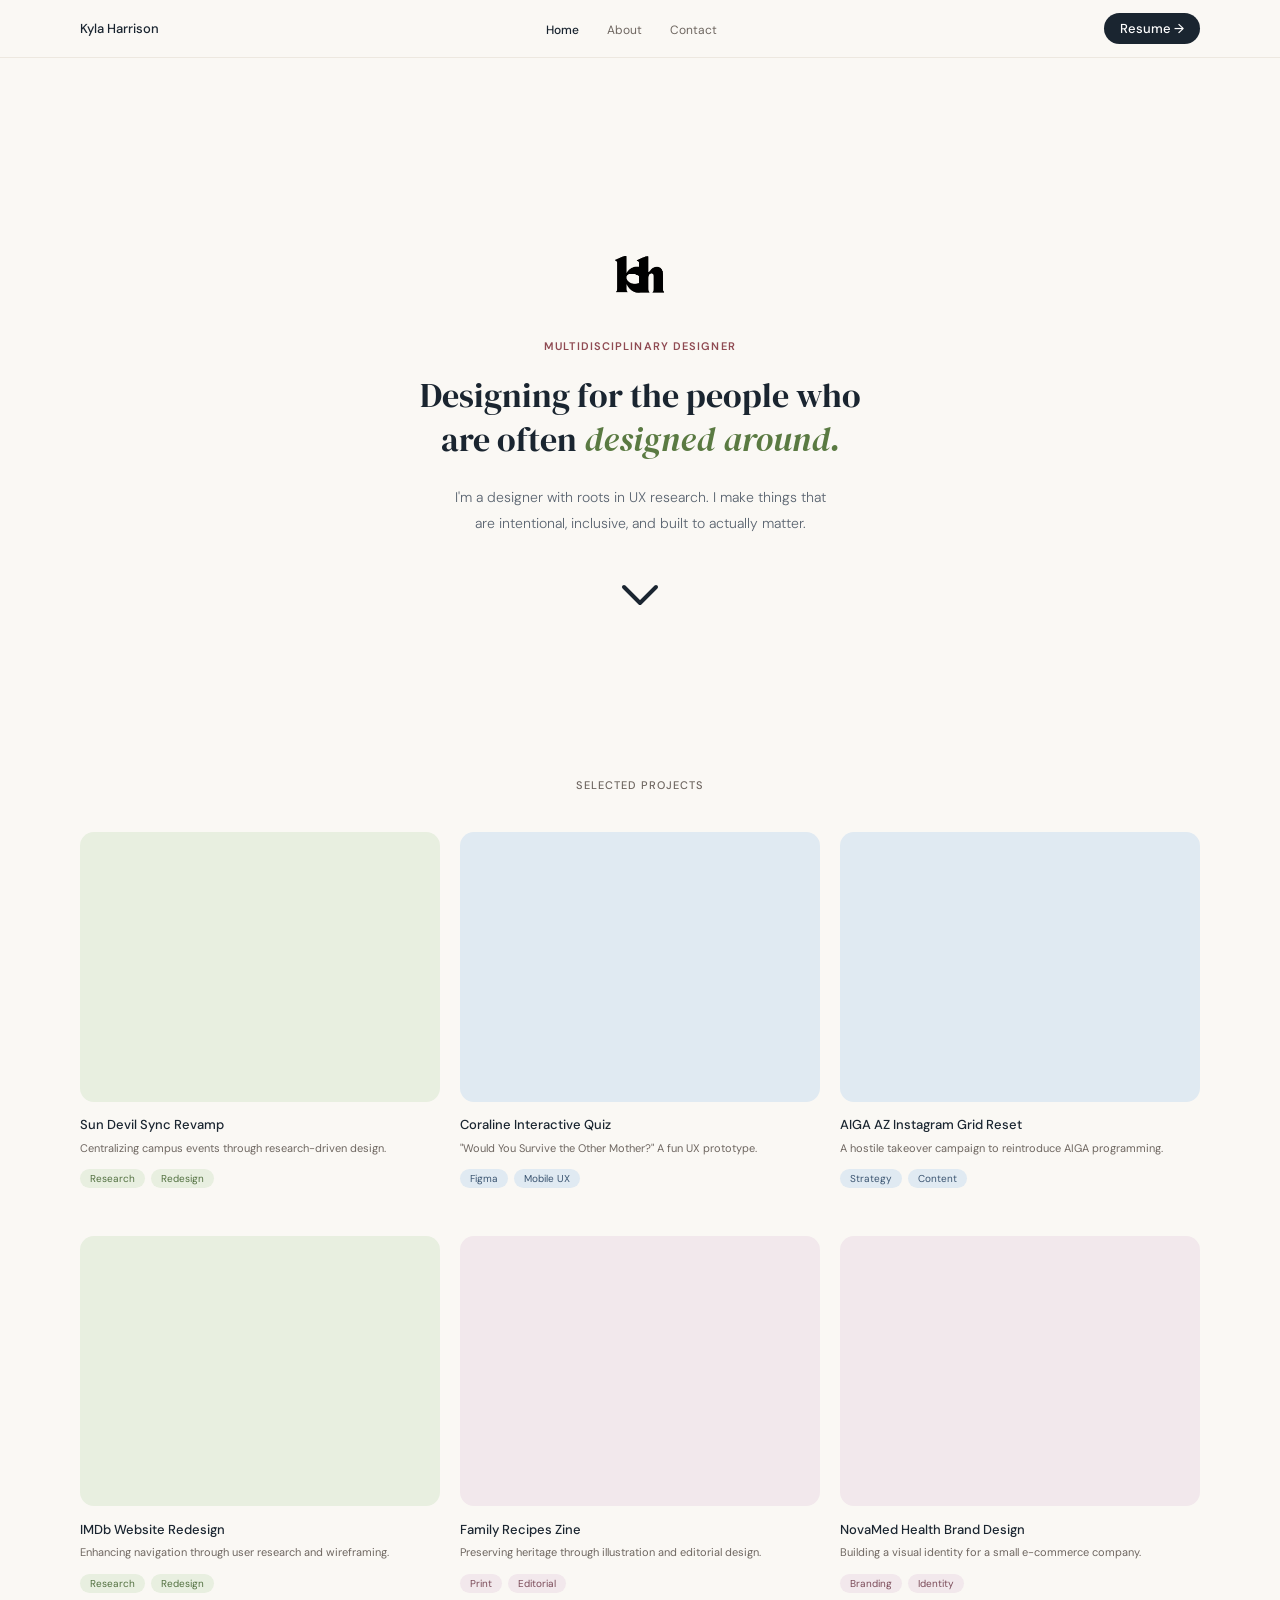
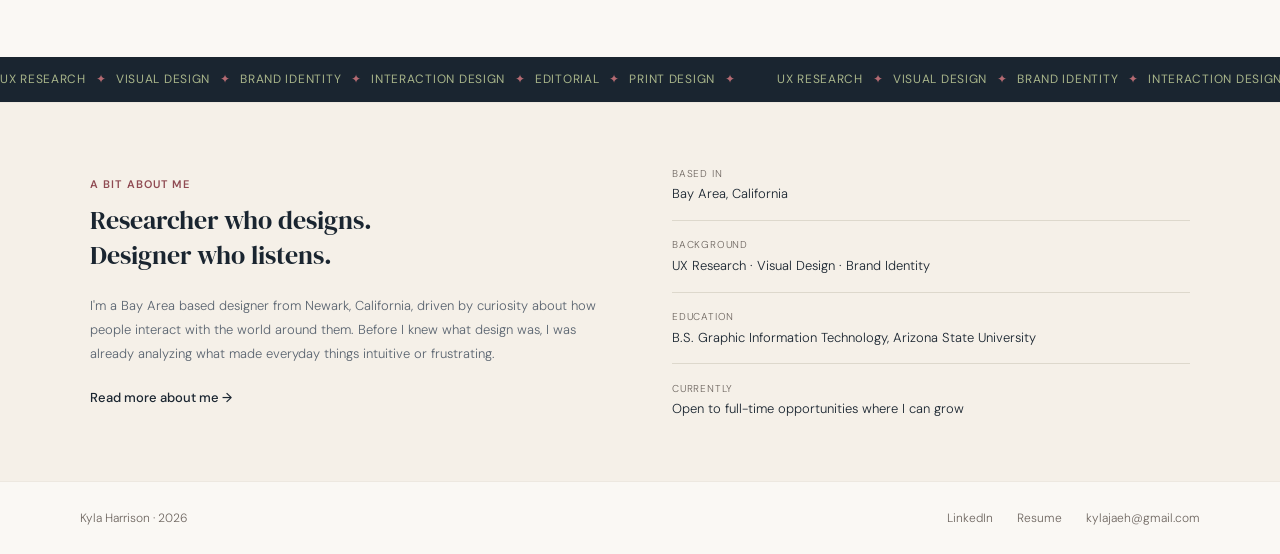
==== index.html @ 3c807e5d "Added Favicon" ====
<!DOCTYPE html>
<html lang="en">
<head>
<meta charset="UTF-8">
<meta name="viewport" content="width=device-width, initial-scale=1.0">
<title>Kyla Harrison — Multidisciplinary Designer</title>
<meta name="description" content="Kyla Harrison is a multidisciplinary designer with roots in UX research, based in the Bay Area, California.">
<link rel="icon" type="image/png" href="assets/logo-kh.png">
<link rel="icon" type="image/png" sizes="32x32" href="assets/logo-kh.png">
<link rel="icon" type="image/png" sizes="16x16" href="assets/logo-kh.png">
<link rel="preconnect" href="https://fonts.googleapis.com">
<link rel="preconnect" href="https://fonts.gstatic.com" crossorigin>
<link href="https://fonts.googleapis.com/css2?family=DM+Sans:ital,wght@0,300;0,400;0,500;1,300;1,400&family=DM+Serif+Display:ital@0;1&display=swap" rel="stylesheet">
<link rel="stylesheet" href="css/styles.css">
</head>
<body>

<a class="skip-link" href="#main">Skip to content</a>

<header class="site-nav">
  <div class="nav-inner">
    <span class="nav-name">Kyla Harrison</span>
    <nav aria-label="Primary">
      <ul class="nav-links">
        <li><a href="index.html" aria-current="page">Home</a></li>
        <li><a href="about.html">About</a></li>
        <li><a href="contact.html">Contact</a></li>
      </ul>
    </nav>
    <a class="btn btn-pill btn-dark" href="assets/resume.pdf">Resume →</a>
  </div>
</header>

<main id="main">

  <!-- Hero -->
  <section class="hero">
    <img class="hero-logo" src="assets/logo-kh.png" alt="Kyla Harrison logo" width="80" height="80">
    <p class="eyebrow eyebrow-blush">Multidisciplinary Designer</p>
    <h1 class="hero-headline reveal">Designing for the people who are often <em>designed around.</em></h1>
    <p class="hero-subline reveal">I'm a designer with roots in UX research. I make things that are intentional, inclusive, and built to actually matter.</p>
    <div class="hero-arrow" aria-hidden="true">
      <svg width="48" height="48" viewBox="0 0 24 24" fill="none" xmlns="http://www.w3.org/2000/svg">
        <path d="M4 9L12 17L20 9" stroke="currentColor" stroke-width="2" stroke-linecap="round" stroke-linejoin="round"/>
      </svg>
    </div>
  </section>

  <!-- Projects Grid -->
  <section class="projects" id="projects">
    <p class="eyebrow eyebrow-muted center">Selected projects</p>

    <div class="projects-grid">

      <article class="project-card">
        <div class="project-thumb" style="background-color:#e8efe0;" role="img" aria-label="Sun Devil Sync Revamp project thumbnail"></div>
        <h3 class="project-title">Sun Devil Sync Revamp</h3>
        <p class="project-desc">Centralizing campus events through research-driven design.</p>
        <div class="tags">
          <span class="tag tag-sage">Research</span>
          <span class="tag tag-sage">Redesign</span>
        </div>
      </article>

      <article class="project-card">
        <div class="project-thumb" style="background-color:#e0eaf2;" role="img" aria-label="Coraline Interactive Quiz project thumbnail"></div>
        <h3 class="project-title">Coraline Interactive Quiz</h3>
        <p class="project-desc">"Would You Survive the Other Mother?" A fun UX prototype.</p>
        <div class="tags">
          <span class="tag tag-blue">Figma</span>
          <span class="tag tag-blue">Mobile UX</span>
        </div>
      </article>

      <article class="project-card">
        <div class="project-thumb" style="background-color:#e0eaf2;" role="img" aria-label="AIGA AZ Instagram Grid Reset project thumbnail"></div>
        <h3 class="project-title">AIGA AZ Instagram Grid Reset</h3>
        <p class="project-desc">A hostile takeover campaign to reintroduce AIGA programming.</p>
        <div class="tags">
          <span class="tag tag-blue">Strategy</span>
          <span class="tag tag-blue">Content</span>
        </div>
      </article>

      <article class="project-card reveal">
        <div class="project-thumb" style="background-color:#e8efe0;" role="img" aria-label="IMDb Website Redesign project thumbnail"></div>
        <h3 class="project-title">IMDb Website Redesign</h3>
        <p class="project-desc">Enhancing navigation through user research and wireframing.</p>
        <div class="tags">
          <span class="tag tag-sage">Research</span>
          <span class="tag tag-sage">Redesign</span>
        </div>
      </article>

      <article class="project-card reveal">
        <div class="project-thumb" style="background-color:#f2e8ec;" role="img" aria-label="Family Recipes Zine project thumbnail"></div>
        <h3 class="project-title">Family Recipes Zine</h3>
        <p class="project-desc">Preserving heritage through illustration and editorial design.</p>
        <div class="tags">
          <span class="tag tag-blush">Print</span>
          <span class="tag tag-blush">Editorial</span>
        </div>
      </article>

      <article class="project-card reveal">
        <div class="project-thumb" style="background-color:#f2e8ec;" role="img" aria-label="NovaMed Health Brand Design project thumbnail"></div>
        <h3 class="project-title">NovaMed Health Brand Design</h3>
        <p class="project-desc">Building a visual identity for a small e-commerce company.</p>
        <div class="tags">
          <span class="tag tag-blush">Branding</span>
          <span class="tag tag-blush">Identity</span>
        </div>
      </article>

    </div>
  </section>

  <!-- Marquee -->
  <div class="marquee" aria-hidden="true">
    <div class="marquee-track">
      <span class="marquee-content">UX Research <span class="sep">✦</span> Visual Design <span class="sep">✦</span> Brand Identity <span class="sep">✦</span> Interaction Design <span class="sep">✦</span> Editorial <span class="sep">✦</span> Print Design <span class="sep">✦</span></span>
      <span class="marquee-content">UX Research <span class="sep">✦</span> Visual Design <span class="sep">✦</span> Brand Identity <span class="sep">✦</span> Interaction Design <span class="sep">✦</span> Editorial <span class="sep">✦</span> Print Design <span class="sep">✦</span></span>
      <span class="marquee-content">UX Research <span class="sep">✦</span> Visual Design <span class="sep">✦</span> Brand Identity <span class="sep">✦</span> Interaction Design <span class="sep">✦</span> Editorial <span class="sep">✦</span> Print Design <span class="sep">✦</span></span>
    </div>
  </div>

  <!-- About Strip -->
  <section class="about-strip">
    <div class="about-strip-inner">
      <div class="about-strip-col reveal">
        <p class="eyebrow eyebrow-blush">A bit about me</p>
        <h2 class="about-strip-heading">Researcher who designs.<br>Designer who listens.</h2>
        <p class="about-strip-body">I'm a Bay Area based designer from Newark, California, driven by curiosity about how people interact with the world around them. Before I knew what design was, I was already analyzing what made everyday things intuitive or frustrating.</p>
        <a class="read-more-link" href="about.html">Read more about me →</a>
      </div>
      <div class="about-strip-col reveal">
        <dl class="stat-list">
          <div class="stat">
            <dt>Based in</dt>
            <dd>Bay Area, California</dd>
          </div>
          <div class="stat">
            <dt>Background</dt>
            <dd>UX Research · Visual Design · Brand Identity</dd>
          </div>
          <div class="stat">
            <dt>Education</dt>
            <dd>B.S. Graphic Information Technology, Arizona State University</dd>
          </div>
          <div class="stat">
            <dt>Currently</dt>
            <dd>Open to full-time opportunities where I can grow</dd>
          </div>
        </dl>
      </div>
    </div>
  </section>

</main>

<footer class="site-footer">
  <div class="footer-inner">
    <span>Kyla Harrison · 2026</span>
    <div class="footer-links">
      <a href="https://linkedin.com/in/kylaharrison" target="_blank" rel="noopener">LinkedIn</a>
      <a href="assets/resume.pdf">Resume</a>
      <a href="mailto:kylajaeh@gmail.com">kylajaeh@gmail.com</a>
    </div>
  </div>
</footer>

<script src="js/main.js"></script>
</body>
</html>
---- css/styles.css ----
/* ==========================================================================
   Kyla Harrison — Portfolio
   Global styles
   ========================================================================== */

:root {
  /* Colors */
  --color-bg: #faf8f4;
  --color-linen: #f5f0e8;
  --color-text: #1a2530;
  --color-slate-dark: #2d3a47;
  --color-sage: #a8b58a;
  --color-blush: #8f4a52;
  --color-steel-blue: #a9b7c6;
  --color-muted: #5a6470;
  --color-border: #ede8e0;

  --color-tag-sage-bg: #e8efe0;
  --color-tag-sage-text: #527040;
  --color-tag-blush-bg: #f2e8ec;
  --color-tag-blush-text: #7a4a58;
  --color-tag-blue-bg: #e0eaf2;
  --color-tag-blue-text: #3a5470;

  --color-nav-link: #6e6660;
  --color-footer-text: #6e6660;
  --color-eyebrow-muted: #6e6660;
  --color-divider: #ddd8cc;
  --color-placeholder-bg: #e8e4dc;

  /* Type */
  --font-body: 'DM Sans', sans-serif;
  --font-display: 'DM Serif Display', serif;
}

/* ---- Reset ---- */
*,
*::before,
*::after {
  box-sizing: border-box;
}

html {
  scroll-behavior: smooth;
}

@media (prefers-reduced-motion: reduce) {
  html {
    scroll-behavior: auto;
  }
}

body {
  margin: 0;
  background: var(--color-bg);
  color: var(--color-text);
  font-family: var(--font-body);
  font-weight: 300;
  -webkit-font-smoothing: antialiased;
}

img {
  max-width: 100%;
  display: block;
}

a {
  text-decoration: none;
  color: inherit;
}

ul {
  list-style: none;
  margin: 0;
  padding: 0;
}

h1, h2, h3, p, dl, dd {
  margin: 0;
}

.skip-link {
  position: absolute;
  left: -999px;
  top: 0;
  background: var(--color-text);
  color: #fff;
  padding: 0.75rem 1.25rem;
  z-index: 100;
  border-radius: 0 0 8px 0;
}

.skip-link:focus {
  left: 0;
}

a:focus-visible,
button:focus-visible {
  outline: 2px solid var(--color-blush);
  outline-offset: 2px;
}

/* ---- Shared bits ---- */
.eyebrow {
  font-family: var(--font-body);
  font-weight: 500;
  font-size: 11px;
  text-transform: uppercase;
  letter-spacing: 0.1em;
}

.eyebrow-blush {
  color: var(--color-blush);
  font-weight: 600;
}

.eyebrow-muted {
  color: var(--color-eyebrow-muted);
}

.center {
  text-align: center;
}

.btn {
  display: inline-block;
  font-family: var(--font-body);
  font-size: 13px;
  font-weight: 500;
  transition: opacity 0.2s ease;
}

.btn:hover {
  opacity: 0.85;
}

.btn-pill {
  border-radius: 100px;
  padding: 7px 16px;
}

.btn-dark {
  background: var(--color-text);
  color: #fff;
}

.tags {
  display: flex;
  gap: 0.4rem;
  flex-wrap: wrap;
}

.tag {
  border-radius: 100px;
  padding: 3px 10px;
  font-family: var(--font-body);
  font-size: 10px;
  font-weight: 400;
}

.tag-sage {
  background: var(--color-tag-sage-bg);
  color: var(--color-tag-sage-text);
}

.tag-blush {
  background: var(--color-tag-blush-bg);
  color: var(--color-tag-blush-text);
}

.tag-blue {
  background: var(--color-tag-blue-bg);
  color: var(--color-tag-blue-text);
}

/* ---- Scroll-triggered reveal ---- */
.reveal {
  opacity: 0;
  transform: translateY(20px);
  transition: opacity 0.6s ease, transform 0.6s ease;
}

.reveal.is-visible {
  opacity: 1;
  transform: translateY(0);
}

@media (prefers-reduced-motion: reduce) {
  .reveal {
    opacity: 1;
    transform: none;
    transition: none;
  }
}

/* ==========================================================================
   Navigation
   ========================================================================== */

.site-nav {
  height: 58px;
  background: var(--color-bg);
  border-bottom: 0.5px solid var(--color-border);
  position: sticky;
  top: 0;
  z-index: 50;
}

.nav-inner {
  max-width: 1200px;
  height: 100%;
  margin: 0 auto;
  padding: 0 2.5rem;
  display: flex;
  align-items: center;
  justify-content: space-between;
  gap: 2rem;
}

.nav-name {
  font-size: 13px;
  font-weight: 500;
  color: var(--color-text);
  white-space: nowrap;
}

.nav-links {
  display: flex;
  gap: 1.75rem;
}

.nav-links a {
  font-size: 12px;
  font-weight: 400;
  color: var(--color-nav-link);
  transition: color 0.2s ease;
}

.nav-links a:hover {
  color: var(--color-text);
}

.nav-links a[aria-current="page"] {
  color: var(--color-text);
  font-weight: 500;
}

/* ==========================================================================
   Hero
   ========================================================================== */

.hero {
  display: flex;
  flex-direction: column;
  align-items: center;
  justify-content: center;
  text-align: center;
  min-height: calc(100vh - 180px);
  padding: 3rem 1.5rem 0;
  margin: 0;
  background: var(--color-bg);
}

.hero-logo {
  width: 80px;
  height: 80px;
  object-fit: contain;
  mix-blend-mode: multiply;
  margin-bottom: 1.5rem;
}

.hero .eyebrow {
  margin-bottom: 1.25rem;
}

.hero-headline {
  font-family: var(--font-display);
  font-weight: 400;
  font-style: normal;
  font-size: 34px;
  line-height: 1.3;
  color: var(--color-text);
  max-width: 480px;
  margin-bottom: 1.5rem;
}

.hero-headline em {
  font-style: italic;
  color: #5a7a42;
}

.hero-subline {
  font-family: var(--font-body);
  font-weight: 300;
  font-size: 14px;
  color: var(--color-muted);
  line-height: 1.85;
  max-width: 380px;
  margin-bottom: 2rem;
}

.hero-arrow {
  display: flex;
  align-items: center;
  justify-content: center;
  color: #1a2530;
  margin-bottom: 2rem;
}

.hero-arrow svg {
  animation: hero-arrow-bob 1.5s ease-in-out infinite alternate;
}

@keyframes hero-arrow-bob {
  from {
    transform: translateY(0);
  }
  to {
    transform: translateY(10px);
  }
}

@media (prefers-reduced-motion: reduce) {
  .hero-arrow svg {
    animation: none;
  }
}

/* ==========================================================================
   Projects grid
   ========================================================================== */

.projects {
  padding: 0 2.5rem 4rem;
  background: var(--color-bg);
  max-width: 1200px;
  margin: 0 auto;
}

.projects .eyebrow {
  margin-bottom: 2.5rem;
}

.projects-grid {
  display: grid;
  grid-template-columns: repeat(3, 1fr);
  column-gap: 1.25rem;
  row-gap: 3rem;
}

.project-card {
  display: flex;
  flex-direction: column;
}

.project-thumb {
  aspect-ratio: 4 / 3;
  border-radius: 14px;
  margin-bottom: 0.9rem;
  transition: transform 0.2s ease, box-shadow 0.2s ease;
}

.project-card:hover .project-thumb {
  transform: scale(1.01);
  box-shadow: 0 8px 24px rgba(26, 37, 48, 0.12);
}

.project-title {
  font-family: var(--font-body);
  font-size: 13px;
  font-weight: 500;
  color: var(--color-text);
  margin-bottom: 0.4rem;
}

.project-desc {
  font-family: var(--font-body);
  font-size: 11px;
  font-weight: 400;
  color: var(--color-nav-link);
  line-height: 1.6;
  margin-bottom: 0.75rem;
}

/* ==========================================================================
   Marquee
   ========================================================================== */

.marquee {
  background: var(--color-text);
  overflow: hidden;
  padding: 0.9rem 0;
}

.marquee-track {
  display: flex;
  width: max-content;
  white-space: nowrap;
  animation: marquee-scroll 18s linear infinite;
}

.marquee:hover .marquee-track {
  animation-play-state: paused;
}

@media (prefers-reduced-motion: reduce) {
  .marquee-track {
    animation: none;
  }
}

.marquee-content {
  display: inline-flex;
  align-items: center;
  white-space: nowrap;
  font-family: var(--font-body);
  font-weight: 400;
  font-size: 12px;
  text-transform: uppercase;
  letter-spacing: 0.06em;
  color: var(--color-sage);
  padding-right: 2rem;
}

.marquee-content .sep {
  color: #b46a72;
  margin: 0 0.6rem;
}

@keyframes marquee-scroll {
  from {
    transform: translateX(0);
  }
  to {
    transform: translateX(-33.33%);
  }
}

/* ==========================================================================
   About strip
   ========================================================================== */

.about-strip {
  background: var(--color-linen);
  border-top: 0.5px solid var(--color-border);
  padding: 4rem 2.5rem;
}

.about-strip-inner {
  max-width: 1100px;
  margin: 0 auto;
  display: grid;
  grid-template-columns: 1fr 1fr;
  gap: 4rem;
  align-items: center;
}

.about-strip-heading {
  font-family: var(--font-display);
  font-weight: 400;
  font-size: 26px;
  line-height: 1.35;
  color: var(--color-text);
  margin: 0.75rem 0 1.25rem;
}

.about-strip-body {
  font-family: var(--font-body);
  font-weight: 300;
  font-size: 13px;
  color: var(--color-muted);
  line-height: 1.85;
  margin-bottom: 1.25rem;
}

.read-more-link {
  font-size: 13px;
  font-weight: 500;
  color: var(--color-text);
}

.stat-list {
  display: flex;
  flex-direction: column;
}

.stat {
  padding: 1.1rem 0;
  border-bottom: 0.5px solid var(--color-divider);
}

.stat:first-child {
  padding-top: 0;
}

.stat:last-child {
  border-bottom: none;
  padding-bottom: 0;
}

.stat dt {
  font-size: 10px;
  text-transform: uppercase;
  letter-spacing: 0.08em;
  color: var(--color-eyebrow-muted);
  margin-bottom: 0.35rem;
}

.stat dd {
  font-size: 13px;
  color: var(--color-text);
  margin-left: 0;
}

/* ==========================================================================
   Contact hero
   ========================================================================== */

.contact-hero {
  background: var(--color-bg);
  padding: 5rem 2.5rem 4rem;
  border-bottom: 0.5px solid var(--color-border);
}

.contact-hero-inner {
  max-width: 1200px;
  margin: 0 auto;
  display: grid;
  grid-template-columns: 1fr 1fr;
  gap: 4rem;
  align-items: center;
}

.contact-heading {
  font-family: var(--font-display);
  font-weight: 400;
  font-size: 48px;
  line-height: 1.15;
  color: var(--color-text);
  margin: 0.75rem 0 1.25rem;
}

.contact-heading em {
  font-style: italic;
  color: #5a7a42;
}

.contact-body {
  font-family: var(--font-body);
  font-weight: 300;
  font-size: 14px;
  color: var(--color-muted);
  line-height: 1.7;
  max-width: 360px;
}

.contact-cards {
  display: flex;
  flex-direction: column;
  gap: 1rem;
}

.contact-card {
  display: flex;
  align-items: center;
  justify-content: space-between;
  border-radius: 14px;
  padding: 1.1rem 1.5rem;
  border: 0.5px solid transparent;
  transition: border-color 0.2s ease;
}

.contact-card-text {
  display: flex;
  flex-direction: column;
  gap: 0.3rem;
}

.contact-card-label {
  font-size: 10px;
  font-weight: 500;
  text-transform: uppercase;
  letter-spacing: 0.08em;
}

.contact-card-value {
  font-size: 13px;
  color: var(--color-text);
}

.contact-card-arrow {
  font-size: 16px;
}

.contact-card-email {
  background: #e8efe0;
  border-color: #d0dfc4;
}

.contact-card-email .contact-card-label,
.contact-card-email .contact-card-arrow {
  color: #527040;
}

.contact-card-email:hover {
  border-color: #527040;
}

.contact-card-linkedin {
  background: #f2e8ec;
  border-color: #e0ccd4;
}

.contact-card-linkedin .contact-card-label,
.contact-card-linkedin .contact-card-arrow {
  color: #7a4a58;
}

.contact-card-linkedin:hover {
  border-color: #7a4a58;
}

.contact-card-resume {
  background: #e0eaf2;
  border-color: #c4d4e4;
}

.contact-card-resume .contact-card-label,
.contact-card-resume .contact-card-arrow {
  color: #3a5470;
}

.contact-card-resume:hover {
  border-color: #3a5470;
}

/* ==========================================================================
   Availability strip
   ========================================================================== */

.availability {
  background: var(--color-linen);
  padding: 3rem 2.5rem;
  border-bottom: 0.5px solid var(--color-border);
}

.availability-inner {
  max-width: 1200px;
  margin: 0 auto;
  display: grid;
  grid-template-columns: repeat(3, 1fr);
  gap: 2rem;
}

.availability-label {
  font-size: 10px;
  font-weight: 500;
  text-transform: uppercase;
  letter-spacing: 0.08em;
  color: var(--color-eyebrow-muted);
  margin-bottom: 0.5rem;
}

.availability-value {
  font-size: 13px;
  color: var(--color-text);
  display: flex;
  align-items: center;
  gap: 0.5rem;
}

.status-dot {
  width: 7px;
  height: 7px;
  border-radius: 50%;
  background: var(--color-sage);
  flex-shrink: 0;
}

/* ==========================================================================
   Big statement
   ========================================================================== */

.big-statement {
  background: var(--color-bg);
  padding: 5rem 2.5rem;
  text-align: center;
}

.big-statement-inner {
  max-width: 600px;
  margin: 0 auto;
}

.big-statement-heading {
  font-family: var(--font-display);
  font-weight: 400;
  font-size: 72px;
  line-height: 1.1;
  color: var(--color-text);
  margin-bottom: 1.25rem;
}

.big-statement-heading em {
  font-style: italic;
  color: var(--color-blush);
}

.big-statement-subline {
  font-family: var(--font-body);
  font-weight: 300;
  font-size: 13px;
  color: var(--color-muted);
  max-width: 320px;
  margin: 0 auto 2rem;
}

.big-statement-email {
  font-family: var(--font-display);
  font-style: italic;
  font-size: 18px;
  color: var(--color-text);
  border-bottom: 1px solid var(--color-sage);
  padding-bottom: 2px;
}

/* ==========================================================================
   ID card hero
   ========================================================================== */

.id-card-hero {
  background: var(--color-linen);
  padding: 4rem 2.5rem;
  text-align: center;
}

.id-card-hero .eyebrow {
  margin-bottom: 1.5rem;
}

.id-card-wrap {
  position: relative;
  max-width: 500px;
  margin: 0 auto;
}

.id-card {
  width: 100%;
  aspect-ratio: 500 / 314;
  background: #ffffff;
  border-radius: 20px;
  box-shadow: 0 8px 32px rgba(45, 40, 35, 0.12);
  display: flex;
  align-items: center;
  justify-content: center;
  padding: 1.5rem;
  font-family: var(--font-body);
  font-size: 13px;
  color: var(--color-nav-link);
  text-align: center;
}

/* ==========================================================================
   Editorial about
   ========================================================================== */

.editorial-about {
  background: var(--color-bg);
  padding: 3rem 2.5rem 3rem;
  border-bottom: 0.5px solid var(--color-border);
}

.editorial-about-inner {
  max-width: 1100px;
  margin: 0 auto;
  display: grid;
  grid-template-columns: 1fr 1fr;
  gap: 4rem;
  align-items: center;
}

.editorial-about-left {
  padding-top: 0;
}

.editorial-heading {
  font-family: var(--font-display);
  font-weight: 400;
  font-size: 38px;
  color: var(--color-text);
  margin-bottom: 1.5rem;
}

.editorial-heading em {
  font-style: italic;
}

.editorial-body {
  font-family: var(--font-body);
  font-weight: 300;
  font-size: 13px;
  color: var(--color-muted);
  line-height: 1.9;
  margin-bottom: 1.25rem;
}

.editorial-body:last-child {
  margin-bottom: 0;
}

.editorial-about-right {
  position: relative;
  overflow: hidden;
  border-radius: 14px;
}

.editorial-photo {
  display: block;
  width: 100%;
  height: 380px;
  object-fit: cover;
  object-position: 30% 60%;
  border-radius: 14px;
  background: var(--color-placeholder-bg);
}

.editorial-caption {
  position: absolute;
  bottom: 16px;
  left: 16px;
  right: 16px;
  background: #ffffff;
  padding: 0.75rem 1rem;
  border-radius: 10px;
  box-shadow: 0 2px 12px rgba(45, 40, 35, 0.08);
  font-family: var(--font-display);
  font-style: italic;
  font-size: 12px;
  color: var(--color-text);
}

/* ==========================================================================
   Story cards
   ========================================================================== */

.story-cards {
  background: var(--color-bg);
  padding: 4rem 2.5rem;
}

.story-cards-grid {
  max-width: 1100px;
  margin: 0 auto;
  display: grid;
  grid-template-columns: repeat(3, 1fr);
  gap: 1.25rem;
}

.story-card {
  border-top: 2px solid;
  padding-top: 1.25rem;
}

.story-card-number {
  font-family: var(--font-body);
  font-size: 10px;
  font-weight: 500;
  text-transform: uppercase;
  letter-spacing: 0.06em;
  color: var(--color-eyebrow-muted);
  margin-bottom: 0.6rem;
}

.story-card-title {
  font-family: var(--font-display);
  font-weight: 400;
  font-size: 18px;
  color: var(--color-text);
  margin-bottom: 0.6rem;
}

.story-card-body {
  font-family: var(--font-body);
  font-weight: 300;
  font-size: 12px;
  color: var(--color-muted);
  line-height: 1.8;
}

/* ==========================================================================
   What I bring
   ========================================================================== */

.what-i-bring {
  background: var(--color-linen);
  padding: 4rem 2.5rem 2.5rem;
  margin-bottom: 0;
}

.what-i-bring .eyebrow {
  max-width: 1100px;
  margin: 0 auto 2.5rem;
  text-align: left;
}

.bring-grid {
  max-width: 1100px;
  margin: 0 auto;
  display: grid;
  grid-template-columns: repeat(3, 1fr);
  gap: 2rem;
}

.bring-icon {
  display: block;
  font-size: 22px;
  margin-bottom: 0.75rem;
}

.bring-title {
  font-family: 'DM Serif Display', serif !important;
  font-weight: 400 !important;
  font-size: 17px !important;
  font-style: normal !important;
  color: var(--color-text);
  margin-bottom: 0.5rem;
}

.bring-body {
  font-family: var(--font-body);
  font-weight: 300;
  font-size: 12px;
  color: var(--color-muted);
  line-height: 1.75;
}

/* ==========================================================================
   Outside of work
   ========================================================================== */

.outside-work {
  background: var(--color-bg);
  padding: 2.5rem 2.5rem 4rem;
}

.outside-work .eyebrow {
  max-width: 1100px;
  margin: 0 auto 2.5rem;
  text-align: left;
}

.outside-grid {
  max-width: 1100px;
  margin: 0 auto;
  display: grid;
  grid-template-columns: 1.75fr 1fr 1fr 1fr;
  gap: 1.25rem;
  align-items: stretch;
}

.outside-photo {
  display: block;
  width: 100%;
  height: 220px;
  object-fit: cover;
  object-position: center 40%;
  border-radius: 14px;
  overflow: hidden;
  background: var(--color-placeholder-bg);
}

.outside-tile {
  background-color: #f5f0e8 !important;
  border: none !important;
  box-shadow: none !important;
  border-radius: 14px;
  padding: 1.25rem;
  display: flex;
  flex-direction: column;
  align-items: center;
  justify-content: center;
  text-align: center;
}

.outside-tile-icon {
  font-size: 22px;
  margin-bottom: 0.5rem;
}

.outside-tile-name {
  font-family: var(--font-body);
  font-size: 13px;
  font-weight: 500;
  color: var(--color-text);
  margin-bottom: 0.25rem;
}

.outside-tile-sub {
  font-family: var(--font-body);
  font-size: 11px;
  font-weight: 400;
  color: var(--color-eyebrow-muted);
  line-height: 1.5;
}

/* ==========================================================================
   CTA band
   ========================================================================== */

.cta-band {
  background: var(--color-text);
  padding: 3.5rem 2.5rem;
  text-align: center;
}

.cta-band-inner {
  max-width: 480px;
  margin: 0 auto;
}

.cta-band-heading {
  font-family: var(--font-display);
  font-weight: 400;
  font-size: 28px;
  color: var(--color-bg);
  margin-bottom: 1rem;
}

.cta-band-heading em {
  font-style: italic;
  color: var(--color-sage);
}

.cta-band-subline {
  font-family: var(--font-body);
  font-weight: 300;
  font-size: 13px;
  color: #8a9098;
  margin-bottom: 2rem;
}

.cta-band-btn {
  background: var(--color-bg);
  color: var(--color-text);
  border-radius: 100px;
  padding: 11px 28px;
}

/* ==========================================================================
   Footer
   ========================================================================== */

.site-footer {
  background: var(--color-bg);
  border-top: 0.5px solid var(--color-border);
}

.footer-inner {
  max-width: 1200px;
  margin: 0 auto;
  padding: 1.75rem 2.5rem;
  display: flex;
  align-items: center;
  justify-content: space-between;
  flex-wrap: wrap;
  gap: 1rem;
}

.footer-inner span,
.footer-links a {
  font-size: 12px;
  color: var(--color-footer-text);
}

.footer-links {
  display: flex;
  gap: 1.5rem;
}

.footer-links a {
  transition: color 0.2s ease;
}

.footer-links a:hover {
  color: var(--color-text);
}

/* ==========================================================================
   Responsive — 768px breakpoint
   ========================================================================== */

@media (max-width: 768px) {
  .hero {
    min-height: calc(100vh - 180px);
    padding: 2.5rem 1.5rem 0;
    margin: 0;
  }

  .nav-inner {
    padding: 0 1.25rem;
    gap: 1rem;
  }

  .nav-links {
    gap: 1rem;
  }

  .projects {
    padding: 0 1.5rem 3rem;
  }

  .projects-grid {
    grid-template-columns: 1fr;
  }

  .about-strip {
    padding: 3rem 1.5rem;
  }

  .about-strip-inner {
    grid-template-columns: 1fr;
    gap: 2.5rem;
  }

  .footer-inner {
    flex-direction: column;
    align-items: flex-start;
  }

  .contact-hero {
    padding: 3rem 1.5rem;
  }

  .contact-hero-inner {
    grid-template-columns: 1fr;
    gap: 2.5rem;
  }

  .contact-heading {
    font-size: 36px;
  }

  .availability {
    padding: 2.5rem 1.5rem;
  }

  .availability-inner {
    grid-template-columns: 1fr;
    gap: 1.5rem;
  }

  .big-statement {
    padding: 3.5rem 1.5rem;
  }

  .big-statement-heading {
    font-size: 44px;
  }

  .id-card-hero {
    padding: 3rem 1.5rem;
  }

  .editorial-about {
    padding: 3rem 1.5rem;
  }

  .editorial-about-inner {
    grid-template-columns: 1fr;
    gap: 2.5rem;
  }

  .editorial-heading {
    font-size: 30px;
  }

  .story-cards {
    padding: 3rem 1.5rem;
  }

  .story-cards-grid {
    grid-template-columns: 1fr;
    gap: 2rem;
  }

  .what-i-bring {
    padding: 3rem 1.5rem;
  }

  .bring-grid {
    grid-template-columns: 1fr;
    gap: 2rem;
  }

  .outside-work {
    padding: 3rem 1.5rem;
  }

  .outside-grid {
    grid-template-columns: 1fr;
  }

  .cta-band {
    padding: 2.5rem 1.5rem;
  }

  .cta-band-heading {
    font-size: 24px;
  }
}

@media (min-width: 769px) and (max-width: 1024px) {
  .projects-grid {
    grid-template-columns: repeat(2, 1fr);
  }

  .availability-inner {
    grid-template-columns: repeat(2, 1fr);
  }

  .story-cards-grid {
    grid-template-columns: repeat(2, 1fr);
  }

  .bring-grid {
    grid-template-columns: repeat(2, 1fr);
  }

  .outside-grid {
    grid-template-columns: 1fr 1fr;
  }
}
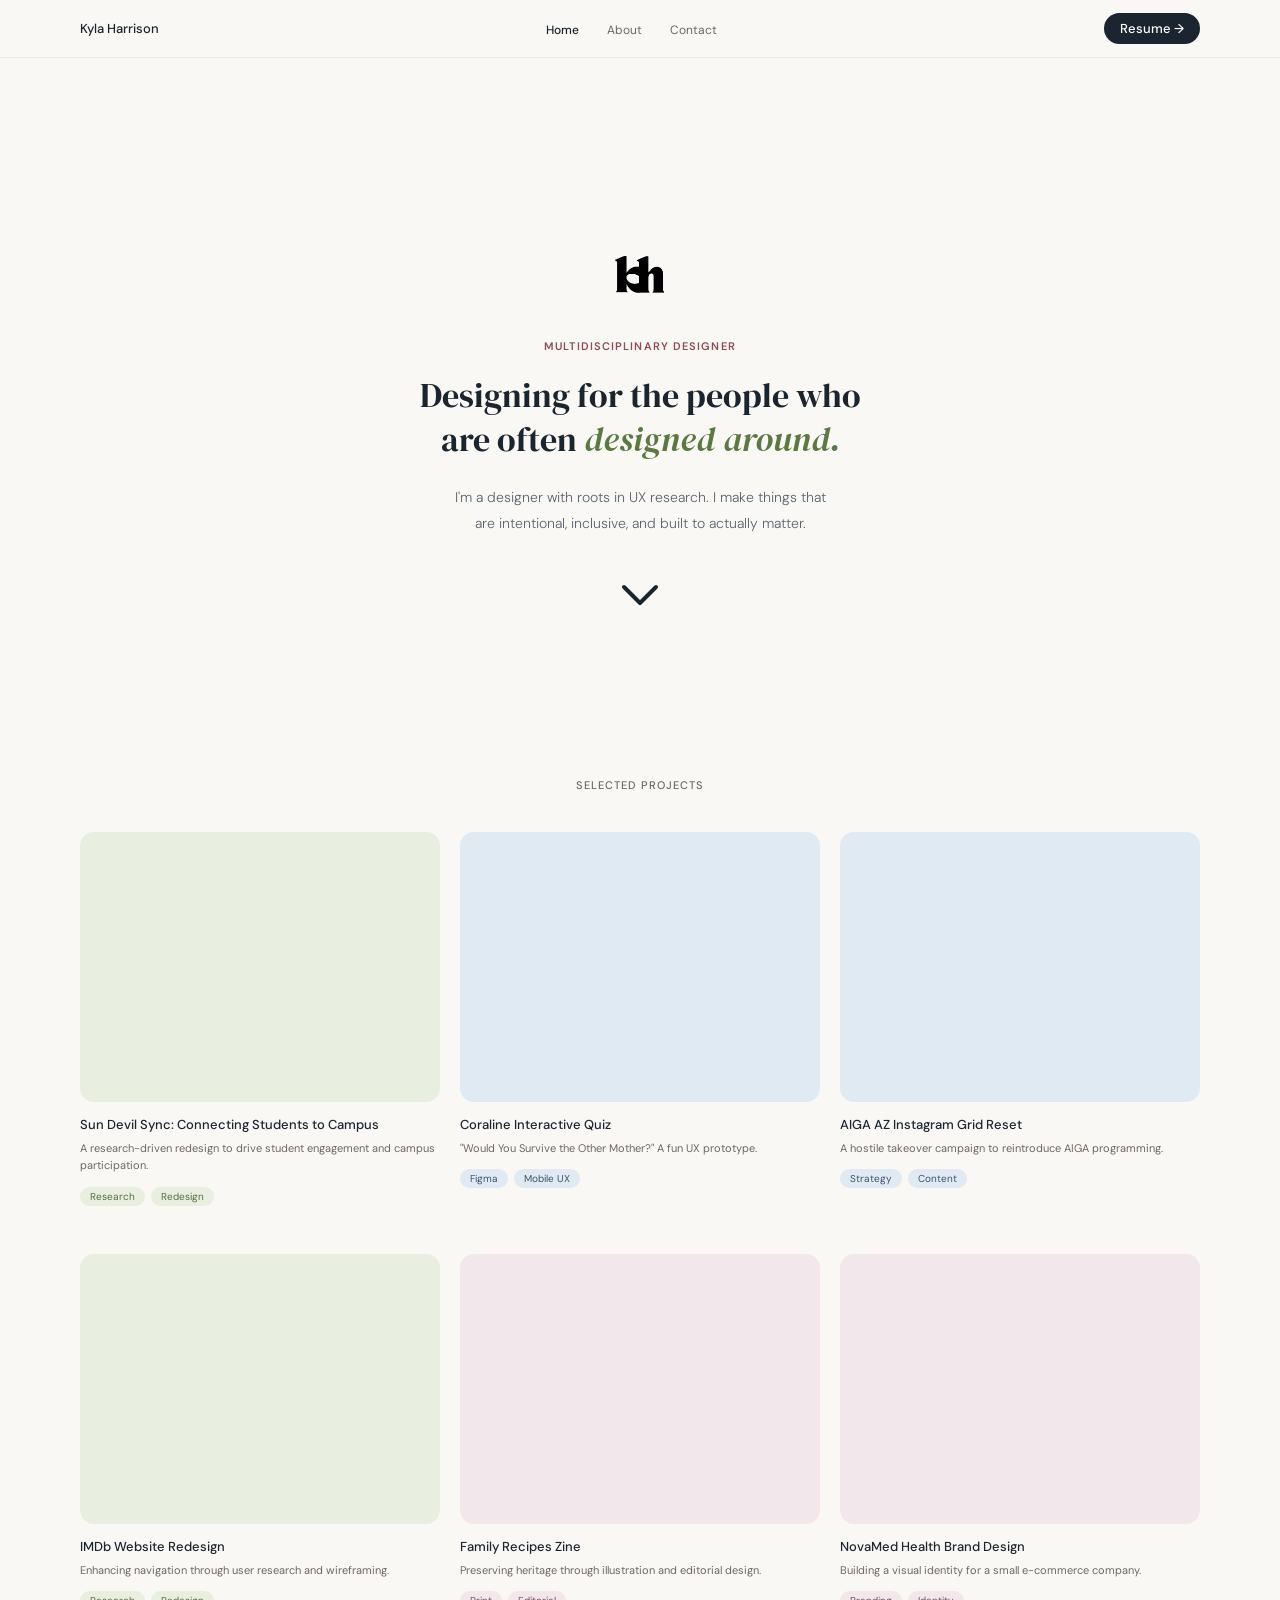
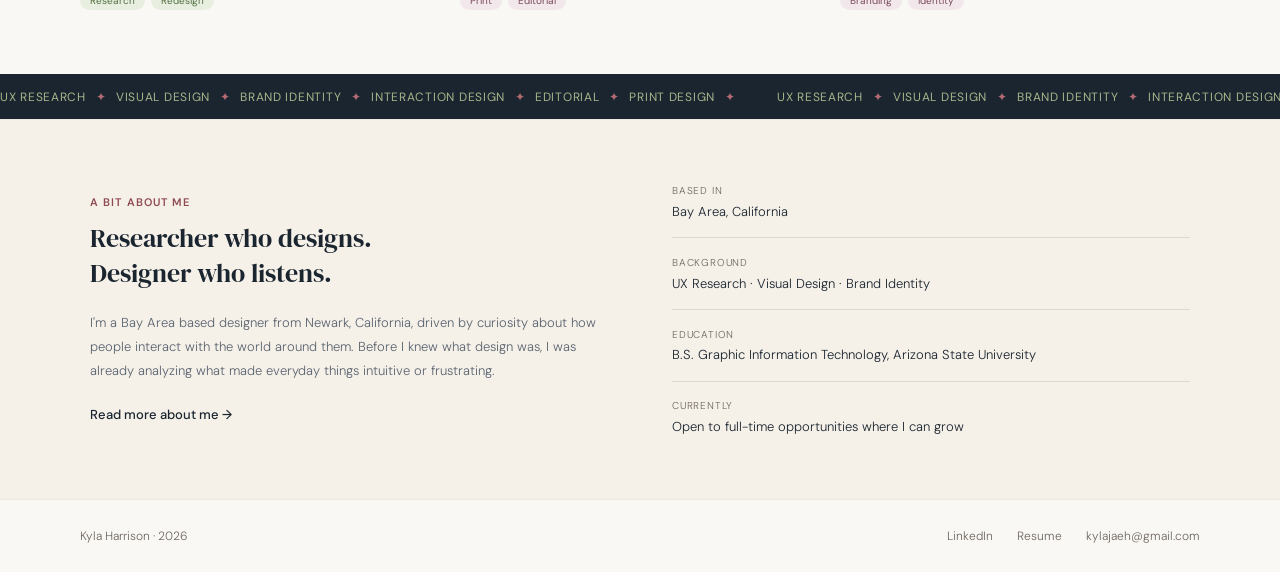
==== commit b9530ff7: "Added Sun Devil Sync Project" ====
--- a/index.html
+++ b/index.html
@@ -52,15 +52,15 @@
 
     <div class="projects-grid">
 
-      <article class="project-card">
-        <div class="project-thumb" style="background-color:#e8efe0;" role="img" aria-label="Sun Devil Sync Revamp project thumbnail"></div>
-        <h3 class="project-title">Sun Devil Sync Revamp</h3>
-        <p class="project-desc">Centralizing campus events through research-driven design.</p>
+      <a class="project-card" href="sun-devil-sync.html">
+        <div class="project-thumb" style="background-color:#e8efe0;" role="img" aria-label="Sun Devil Sync: Connecting Students to Campus project thumbnail"></div>
+        <h3 class="project-title">Sun Devil Sync: Connecting Students to Campus</h3>
+        <p class="project-desc">A research-driven redesign to drive student engagement and campus participation.</p>
         <div class="tags">
           <span class="tag tag-sage">Research</span>
           <span class="tag tag-sage">Redesign</span>
         </div>
-      </article>
+      </a>
 
       <article class="project-card">
         <div class="project-thumb" style="background-color:#e0eaf2;" role="img" aria-label="Coraline Interactive Quiz project thumbnail"></div>
--- a/css/styles.css
+++ b/css/styles.css
@@ -1230,3 +1230,534 @@
     grid-template-columns: 1fr 1fr;
   }
 }
+
+/* ==========================================================================
+   Case study hero (reusable across all project pages)
+   ========================================================================== */
+
+.case-study-hero {
+  padding: 5rem 2.5rem 0;
+}
+
+.case-study-hero-inner {
+  max-width: 1100px;
+  margin: 0 auto;
+}
+
+.case-study-hero.hero-linen {
+  background: #f5f0e8;
+}
+
+.case-study-hero.hero-sage {
+  background: #eef2e8;
+}
+
+.case-study-hero.hero-blush {
+  background: #f5eaec;
+}
+
+.case-study-hero.hero-blue {
+  background: #e8eef5;
+}
+
+.case-study-hero-tag {
+  display: inline-block;
+  background: var(--color-tag-sage-bg);
+  color: var(--color-tag-sage-text);
+  font-family: var(--font-body);
+  font-size: 11px;
+  font-weight: 500;
+  border-radius: 100px;
+  padding: 4px 12px;
+  margin-bottom: 1.5rem;
+}
+
+.case-study-hero-heading {
+  font-family: var(--font-display);
+  font-weight: 400;
+  font-size: 36px;
+  line-height: 1.2;
+  color: #1a2530;
+  max-width: 700px;
+  margin-bottom: 1rem;
+}
+
+.case-study-hero-subline {
+  font-family: var(--font-body);
+  font-weight: 300;
+  font-size: 15px;
+  color: #5a6470;
+  max-width: 480px;
+  line-height: 1.7;
+  margin-bottom: 2.5rem;
+}
+
+.case-study-hero-meta {
+  display: grid;
+  grid-template-columns: repeat(4, 1fr);
+  gap: 2rem;
+  border-top: 0.5px solid #ddd8cc;
+  padding-top: 1.5rem;
+  margin-bottom: 0;
+}
+
+.case-study-hero-meta-label {
+  font-family: var(--font-body);
+  font-size: 10px;
+  font-weight: 500;
+  text-transform: uppercase;
+  letter-spacing: 0.08em;
+  color: #6e6660;
+  margin-bottom: 0.4rem;
+}
+
+.case-study-hero-meta-value {
+  font-family: var(--font-body);
+  font-size: 12px;
+  font-weight: 400;
+  color: #1a2530;
+  line-height: 1.5;
+}
+
+.case-mockup-placeholder {
+  background: #ede8df;
+  border-radius: 12px 12px 0 0;
+  height: 360px;
+  border: 0.5px solid var(--color-divider);
+  border-bottom: none;
+  margin-top: 2rem;
+  display: flex;
+  align-items: center;
+  justify-content: center;
+  font-family: var(--font-body);
+  font-size: 13px;
+  color: var(--color-muted);
+}
+
+.case-section {
+  padding: 4rem 2.5rem;
+  border-bottom: 0.5px solid var(--color-border);
+}
+
+.case-section-inner {
+  max-width: 1100px;
+  margin: 0 auto;
+}
+
+.case-two-col {
+  display: grid;
+  grid-template-columns: 1fr 1fr;
+  gap: 4rem;
+  align-items: center;
+}
+
+.case-heading-lg {
+  font-family: var(--font-display);
+  font-weight: 400;
+  font-size: 32px;
+  line-height: 1.3;
+  color: var(--color-text);
+  margin: 0.75rem 0 1.25rem;
+}
+
+.case-heading-md {
+  font-family: var(--font-display);
+  font-weight: 400;
+  font-size: 28px;
+  line-height: 1.3;
+  color: var(--color-text);
+  margin: 0.75rem 0 1.25rem;
+}
+
+.case-body {
+  font-family: var(--font-body);
+  font-weight: 300;
+  font-size: 13px;
+  color: var(--color-muted);
+  line-height: 1.85;
+  margin-bottom: 1.1rem;
+}
+
+.case-body:last-child {
+  margin-bottom: 0;
+}
+
+.case-stat-list {
+  display: flex;
+  flex-direction: column;
+  gap: 1rem;
+}
+
+.case-stat-card {
+  background: var(--color-linen);
+  border-radius: 14px;
+  padding: 1.25rem;
+  display: flex;
+  align-items: center;
+  gap: 1rem;
+}
+
+.case-stat-number {
+  font-family: var(--font-display);
+  font-weight: 400;
+  font-size: 42px;
+  color: var(--color-text);
+  line-height: 1;
+}
+
+.case-stat-label {
+  font-family: var(--font-body);
+  font-size: 12px;
+  font-weight: 400;
+  color: var(--color-eyebrow-muted);
+}
+
+.case-grid-3 {
+  display: grid;
+  grid-template-columns: repeat(3, 1fr);
+  gap: 1.25rem;
+  margin-top: 2rem;
+}
+
+.case-grid-2 {
+  display: grid;
+  grid-template-columns: repeat(2, 1fr);
+  gap: 1.25rem;
+  margin-top: 2rem;
+}
+
+.case-accent-card {
+  border-top: 2px solid;
+  padding-top: 1.25rem;
+}
+
+.case-accent-card-title {
+  font-family: var(--font-display);
+  font-weight: 400;
+  font-size: 18px;
+  color: var(--color-text);
+  margin-bottom: 0.6rem;
+}
+
+.case-accent-card-body {
+  font-family: var(--font-body);
+  font-weight: 300;
+  font-size: 12px;
+  color: var(--color-muted);
+  line-height: 1.8;
+}
+
+.case-finding-card {
+  background: var(--color-linen);
+  border-radius: 14px;
+  padding: 1.5rem;
+  border-left: 3px solid;
+}
+
+.case-finding-title {
+  font-family: var(--font-body);
+  font-weight: 500;
+  font-size: 14px;
+  color: var(--color-text);
+  margin-bottom: 0.6rem;
+}
+
+.case-finding-body {
+  font-family: var(--font-body);
+  font-weight: 300;
+  font-size: 12px;
+  color: var(--color-muted);
+  line-height: 1.8;
+}
+
+.case-persona-card {
+  background: #ffffff;
+  border-radius: 16px;
+  padding: 1.75rem;
+  box-shadow: 0 4px 20px rgba(45, 40, 35, 0.08);
+}
+
+.case-persona-header {
+  display: flex;
+  align-items: center;
+  gap: 1rem;
+  margin-bottom: 1.25rem;
+  flex-wrap: wrap;
+}
+
+.case-persona-img {
+  width: 56px;
+  height: 56px;
+  border-radius: 50%;
+  object-fit: cover;
+  flex-shrink: 0;
+}
+
+.case-persona-name {
+  font-family: var(--font-display);
+  font-weight: 400;
+  font-size: 20px;
+  color: var(--color-text);
+  margin-right: 0.75rem;
+}
+
+.case-persona-tag {
+  display: inline-block;
+  font-family: var(--font-body);
+  font-size: 11px;
+  font-weight: 500;
+  border-radius: 100px;
+  padding: 4px 12px;
+}
+
+.case-persona-tag-staff {
+  background: var(--color-tag-sage-bg);
+  color: var(--color-tag-sage-text);
+}
+
+.case-persona-tag-student {
+  background: var(--color-tag-blue-bg);
+  color: var(--color-tag-blue-text);
+}
+
+.case-persona-details {
+  background: var(--color-linen);
+  border-radius: 10px;
+  padding: 1rem;
+  display: grid;
+  grid-template-columns: 1fr 1fr;
+  gap: 0.6rem 1rem;
+  margin-bottom: 1.25rem;
+}
+
+.case-detail-item {
+  font-family: var(--font-body);
+  font-size: 11px;
+  color: var(--color-muted);
+}
+
+.case-detail-item strong {
+  font-weight: 500;
+  color: var(--color-text);
+}
+
+.case-persona-about {
+  font-family: var(--font-body);
+  font-weight: 300;
+  font-size: 11px;
+  color: var(--color-muted);
+  line-height: 1.8;
+  margin-bottom: 1.25rem;
+}
+
+.case-persona-section {
+  margin-bottom: 1.1rem;
+}
+
+.case-persona-section:last-child {
+  margin-bottom: 0;
+}
+
+.case-persona-section-label {
+  font-family: var(--font-body);
+  font-size: 11px;
+  font-weight: 500;
+  text-transform: uppercase;
+  letter-spacing: 0.06em;
+  color: var(--color-text);
+  margin-bottom: 0.5rem;
+}
+
+.case-dot-list {
+  display: flex;
+  flex-direction: column;
+  gap: 0.4rem;
+}
+
+.case-dot-list li {
+  position: relative;
+  padding-left: 0.9rem;
+  font-family: var(--font-body);
+  font-size: 11px;
+  font-weight: 300;
+  color: var(--color-muted);
+  line-height: 1.7;
+}
+
+.case-dot-list li::before {
+  content: "";
+  position: absolute;
+  left: 0;
+  top: 0.5em;
+  width: 4px;
+  height: 4px;
+  border-radius: 50%;
+  background: var(--color-eyebrow-muted);
+}
+
+.case-dot-list.case-dot-blush li::before {
+  background: var(--color-blush);
+}
+
+.case-heuristic-card {
+  background: var(--color-linen);
+  border-radius: 14px;
+  padding: 1.5rem;
+}
+
+.case-heuristic-label {
+  font-family: var(--font-body);
+  font-size: 11px;
+  font-weight: 500;
+  text-transform: uppercase;
+  letter-spacing: 0.06em;
+  color: var(--color-eyebrow-muted);
+  margin-bottom: 0.9rem;
+}
+
+.case-survey-card {
+  background: var(--color-bg);
+  border-radius: 14px;
+  padding: 1.5rem;
+  border-top: 2px solid;
+}
+
+.case-survey-label {
+  font-family: var(--font-body);
+  font-size: 10px;
+  font-weight: 500;
+  text-transform: uppercase;
+  letter-spacing: 0.06em;
+  margin-bottom: 0.9rem;
+}
+
+.case-usability-grid {
+  display: grid;
+  grid-template-columns: repeat(2, 1fr);
+  gap: 10px;
+  margin-top: 2rem;
+}
+
+.case-usability-item {
+  background: var(--color-linen);
+  border-radius: 10px;
+  padding: 0.875rem 1rem;
+  display: flex;
+  align-items: center;
+  gap: 8px;
+  font-family: var(--font-body);
+  font-size: 12px;
+  font-weight: 300;
+  color: var(--color-muted);
+}
+
+.case-usability-dot {
+  width: 6px;
+  height: 6px;
+  border-radius: 50%;
+  background: var(--color-sage);
+  flex-shrink: 0;
+}
+
+.case-figma-embed {
+  width: 100%;
+  height: 600px;
+  border: none;
+  border-radius: 14px;
+  overflow: hidden;
+  margin-top: 2rem;
+  display: block;
+}
+
+.case-next {
+  background: var(--color-text);
+  padding: 3rem 2.5rem;
+  display: flex;
+  justify-content: space-between;
+  align-items: center;
+  flex-wrap: wrap;
+  gap: 1.5rem;
+}
+
+.case-next-label {
+  font-family: var(--font-body);
+  font-size: 11px;
+  font-weight: 500;
+  text-transform: uppercase;
+  letter-spacing: 0.06em;
+  color: #6a7a88;
+  margin-bottom: 0.5rem;
+}
+
+.case-next-title {
+  font-family: var(--font-display);
+  font-weight: 400;
+  font-size: 24px;
+  color: var(--color-bg);
+}
+
+.case-next-all {
+  font-family: var(--font-body);
+  font-size: 13px;
+  font-weight: 500;
+  color: var(--color-text);
+  background: var(--color-bg);
+  padding: 8px 18px;
+  border-radius: 100px;
+}
+
+@media (max-width: 768px) {
+  .case-study-hero {
+    padding: 3rem 1.5rem 0;
+  }
+
+  .case-study-hero-heading {
+    font-size: 28px;
+  }
+
+  .case-study-hero-meta {
+    grid-template-columns: repeat(2, 1fr);
+    gap: 1.5rem 1rem;
+  }
+
+  .case-mockup-placeholder {
+    height: 220px;
+  }
+
+  .case-section {
+    padding: 3rem 1.5rem;
+  }
+
+  .case-two-col {
+    grid-template-columns: 1fr;
+    gap: 2.5rem;
+  }
+
+  .case-heading-lg {
+    font-size: 26px;
+  }
+
+  .case-heading-md {
+    font-size: 24px;
+  }
+
+  .case-grid-3,
+  .case-grid-2,
+  .case-usability-grid {
+    grid-template-columns: 1fr;
+  }
+
+  .case-persona-details {
+    grid-template-columns: 1fr;
+  }
+
+  .case-figma-embed {
+    height: 420px;
+  }
+
+  .case-next {
+    padding: 2.5rem 1.5rem;
+    flex-direction: column;
+    align-items: flex-start;
+  }
+}
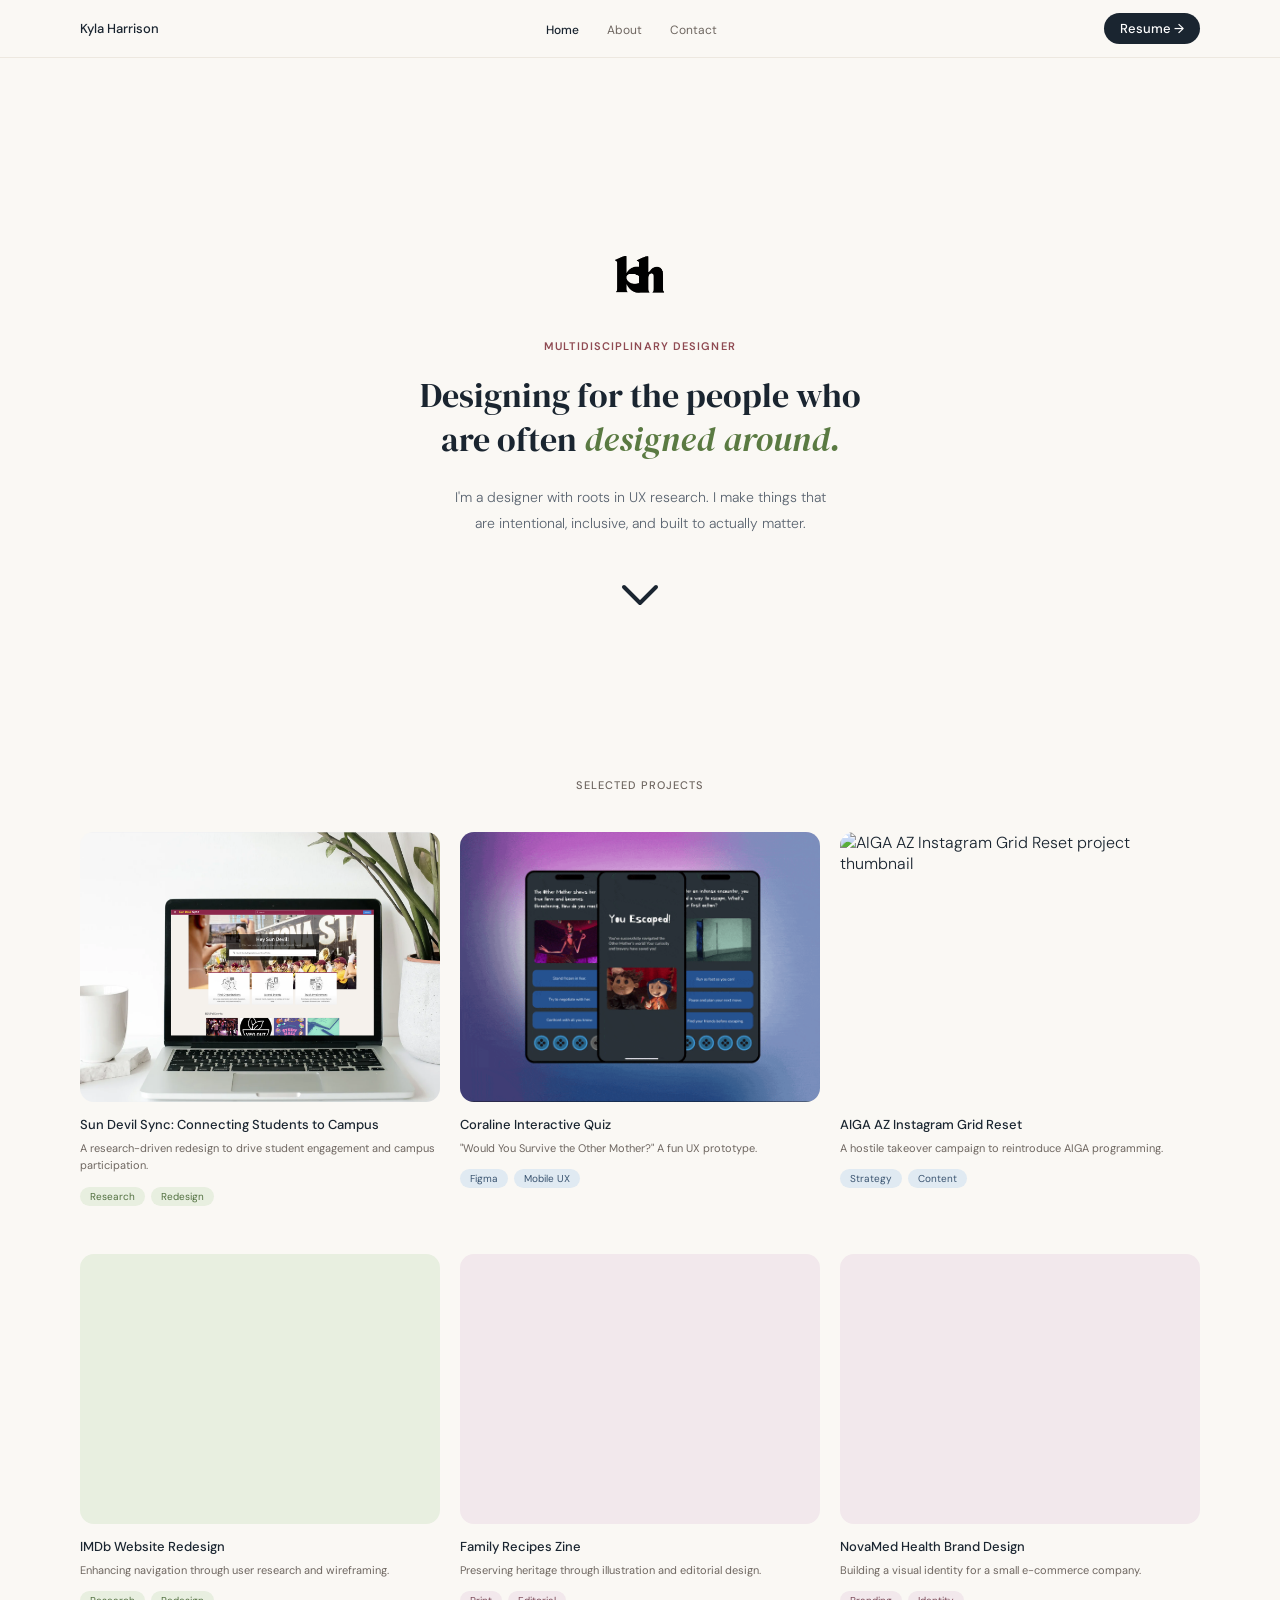
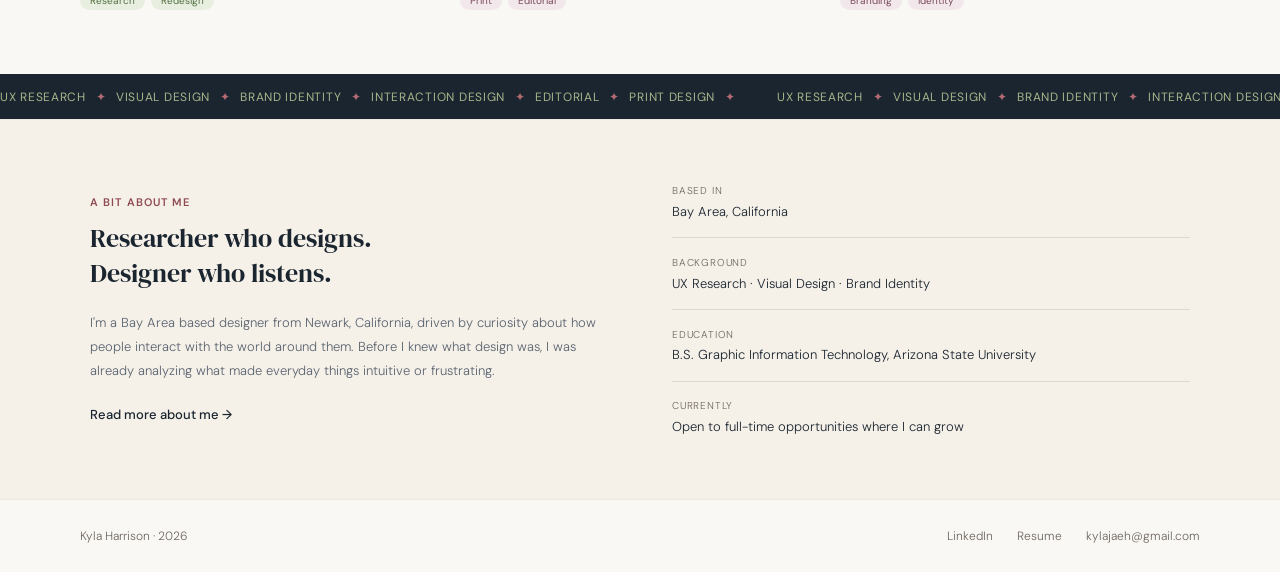
==== commit ae992149: "Add 1/2 thumbnails & replaced Coraline hero IMG" ====
--- a/index.html
+++ b/index.html
@@ -53,7 +53,7 @@
     <div class="projects-grid">
 
       <a class="project-card" href="sun-devil-sync.html">
-        <div class="project-thumb" style="background-color:#e8efe0;" role="img" aria-label="Sun Devil Sync: Connecting Students to Campus project thumbnail"></div>
+        <img class="project-thumb" src="assets/thumbnails/thumb-sun-devil-sync.png" alt="Sun Devil Sync project thumbnail" style="width: 100%; height: 100%; object-fit: cover; display: block;">
         <h3 class="project-title">Sun Devil Sync: Connecting Students to Campus</h3>
         <p class="project-desc">A research-driven redesign to drive student engagement and campus participation.</p>
         <div class="tags">
@@ -62,27 +62,27 @@
         </div>
       </a>
 
-      <article class="project-card">
-        <div class="project-thumb" style="background-color:#e0eaf2;" role="img" aria-label="Coraline Interactive Quiz project thumbnail"></div>
+      <a class="project-card" href="coraline-quiz.html">
+        <img class="project-thumb" src="assets/thumbnails/coraline-recording-thumbnail.gif" alt="Coraline Interactive Quiz project thumbnail" style="width: 100%; height: auto; object-fit: cover; display: block;">
         <h3 class="project-title">Coraline Interactive Quiz</h3>
         <p class="project-desc">"Would You Survive the Other Mother?" A fun UX prototype.</p>
         <div class="tags">
           <span class="tag tag-blue">Figma</span>
           <span class="tag tag-blue">Mobile UX</span>
         </div>
-      </article>
+      </a>
 
-      <article class="project-card">
-        <div class="project-thumb" style="background-color:#e0eaf2;" role="img" aria-label="AIGA AZ Instagram Grid Reset project thumbnail"></div>
+      <a class="project-card" href="aiga-grid-reset.html">
+        <img class="project-thumb" src="assets/thumbnails/aiga-recording-thumbnail.gif" alt="AIGA AZ Instagram Grid Reset project thumbnail" style="width: 100%; height: auto; object-fit: cover; display: block;">
         <h3 class="project-title">AIGA AZ Instagram Grid Reset</h3>
         <p class="project-desc">A hostile takeover campaign to reintroduce AIGA programming.</p>
         <div class="tags">
           <span class="tag tag-blue">Strategy</span>
           <span class="tag tag-blue">Content</span>
         </div>
-      </article>
+      </a>
 
-      <article class="project-card reveal">
+      <a class="project-card reveal" href="imdb-redesign.html">
         <div class="project-thumb" style="background-color:#e8efe0;" role="img" aria-label="IMDb Website Redesign project thumbnail"></div>
         <h3 class="project-title">IMDb Website Redesign</h3>
         <p class="project-desc">Enhancing navigation through user research and wireframing.</p>
@@ -90,9 +90,9 @@
           <span class="tag tag-sage">Research</span>
           <span class="tag tag-sage">Redesign</span>
         </div>
-      </article>
+      </a>
 
-      <article class="project-card reveal">
+      <a class="project-card reveal" href="family-recipes-zine.html">
         <div class="project-thumb" style="background-color:#f2e8ec;" role="img" aria-label="Family Recipes Zine project thumbnail"></div>
         <h3 class="project-title">Family Recipes Zine</h3>
         <p class="project-desc">Preserving heritage through illustration and editorial design.</p>
@@ -100,9 +100,9 @@
           <span class="tag tag-blush">Print</span>
           <span class="tag tag-blush">Editorial</span>
         </div>
-      </article>
+      </a>
 
-      <article class="project-card reveal">
+      <a class="project-card reveal" href="novamed-brand.html">
         <div class="project-thumb" style="background-color:#f2e8ec;" role="img" aria-label="NovaMed Health Brand Design project thumbnail"></div>
         <h3 class="project-title">NovaMed Health Brand Design</h3>
         <p class="project-desc">Building a visual identity for a small e-commerce company.</p>
@@ -110,7 +110,7 @@
           <span class="tag tag-blush">Branding</span>
           <span class="tag tag-blush">Identity</span>
         </div>
-      </article>
+      </a>
 
     </div>
   </section>
--- a/css/styles.css
+++ b/css/styles.css
@@ -1260,6 +1260,10 @@
   background: #e8eef5;
 }
 
+.case-study-hero.hero-purple {
+  background: #f2eaf5;
+}
+
 .case-study-hero-tag {
   display: inline-block;
   background: var(--color-tag-sage-bg);
@@ -1426,6 +1430,20 @@
   margin-top: 2rem;
 }
 
+.case-grid-4 {
+  display: grid;
+  grid-template-columns: repeat(4, 1fr);
+  gap: 1.25rem;
+  margin-top: 2rem;
+}
+
+.case-media-grid {
+  display: grid;
+  grid-template-columns: repeat(4, 1fr);
+  gap: 0.75rem;
+  margin-top: 2rem;
+}
+
 .case-accent-card {
   border-top: 2px solid;
   padding-top: 1.25rem;
@@ -1452,6 +1470,31 @@
   border-radius: 14px;
   padding: 1.5rem;
   border-left: 3px solid;
+}
+
+.case-pullquote-card {
+  background: var(--color-linen);
+  border-radius: 14px;
+  padding: 1.5rem 2rem;
+  border-left: 3px solid #b46a72;
+  margin-top: 1.5rem;
+}
+
+.case-pullquote-text {
+  font-family: var(--font-display);
+  font-style: italic;
+  font-weight: 400;
+  font-size: 18px;
+  color: var(--color-text);
+  line-height: 1.5;
+}
+
+.case-pullquote-attribution {
+  font-family: var(--font-body);
+  font-weight: 300;
+  font-size: 12px;
+  color: var(--color-eyebrow-muted);
+  margin-top: 0.5rem;
 }
 
 .case-finding-title {
@@ -1631,6 +1674,30 @@
   margin-bottom: 0.9rem;
 }
 
+.case-quote-card {
+  background: var(--color-linen);
+  border-radius: 14px;
+  padding: 1.5rem;
+  border-top: 2px solid #a8b58a;
+}
+
+.case-quote-text {
+  font-family: var(--font-display);
+  font-style: italic;
+  font-weight: 400;
+  font-size: 15px;
+  color: var(--color-text);
+  line-height: 1.5;
+}
+
+.case-quote-attribution {
+  font-family: var(--font-body);
+  font-weight: 300;
+  font-size: 11px;
+  color: var(--color-eyebrow-muted);
+  margin-top: 0.75rem;
+}
+
 .case-usability-grid {
   display: grid;
   grid-template-columns: repeat(2, 1fr);
@@ -1659,14 +1726,64 @@
   flex-shrink: 0;
 }
 
-.case-figma-embed {
-  width: 100%;
-  height: 600px;
-  border: none;
-  border-radius: 14px;
+.case-figma-grid {
+  display: grid;
+  grid-template-columns: repeat(2, 1fr);
+  gap: 1.25rem;
+  margin-top: 2rem;
+}
+
+.case-figma-label {
+  font-family: var(--font-body);
+  font-size: 11px;
+  font-weight: 500;
+  text-transform: uppercase;
+  color: #6e6660;
+  margin-bottom: 0.5rem;
+}
+
+.case-figma-iframe-wrap {
+  padding: 0 1rem;
   overflow: hidden;
+}
+
+.case-prototype-hint-wrap {
+  text-align: center;
   margin-top: 2rem;
-  display: block;
+}
+
+.case-figma-scroll-hint {
+  display: inline-flex;
+  align-items: center;
+  gap: 6px;
+  background: #f5f0e8;
+  border: 0.5px solid #ede8e0;
+  border-radius: 100px;
+  padding: 4px 12px;
+  font-family: var(--font-body);
+  font-size: 11px;
+  color: #6e6660;
+  margin-bottom: 0.75rem;
+}
+
+.case-figma-scroll-arrow {
+  display: inline-block;
+  animation: case-figma-scroll-bob 1s ease-in-out infinite alternate;
+}
+
+@keyframes case-figma-scroll-bob {
+  from {
+    transform: translateY(0);
+  }
+  to {
+    transform: translateY(4px);
+  }
+}
+
+@media (prefers-reduced-motion: reduce) {
+  .case-figma-scroll-arrow {
+    animation: none;
+  }
 }
 
 .case-next {
@@ -1747,12 +1864,20 @@
     grid-template-columns: 1fr;
   }
 
+  .case-grid-4 {
+    grid-template-columns: repeat(2, 1fr);
+  }
+
+  .case-media-grid {
+    grid-template-columns: repeat(2, 1fr);
+  }
+
   .case-persona-details {
     grid-template-columns: 1fr;
   }
 
-  .case-figma-embed {
-    height: 420px;
+  .case-figma-grid {
+    grid-template-columns: 1fr;
   }
 
   .case-next {
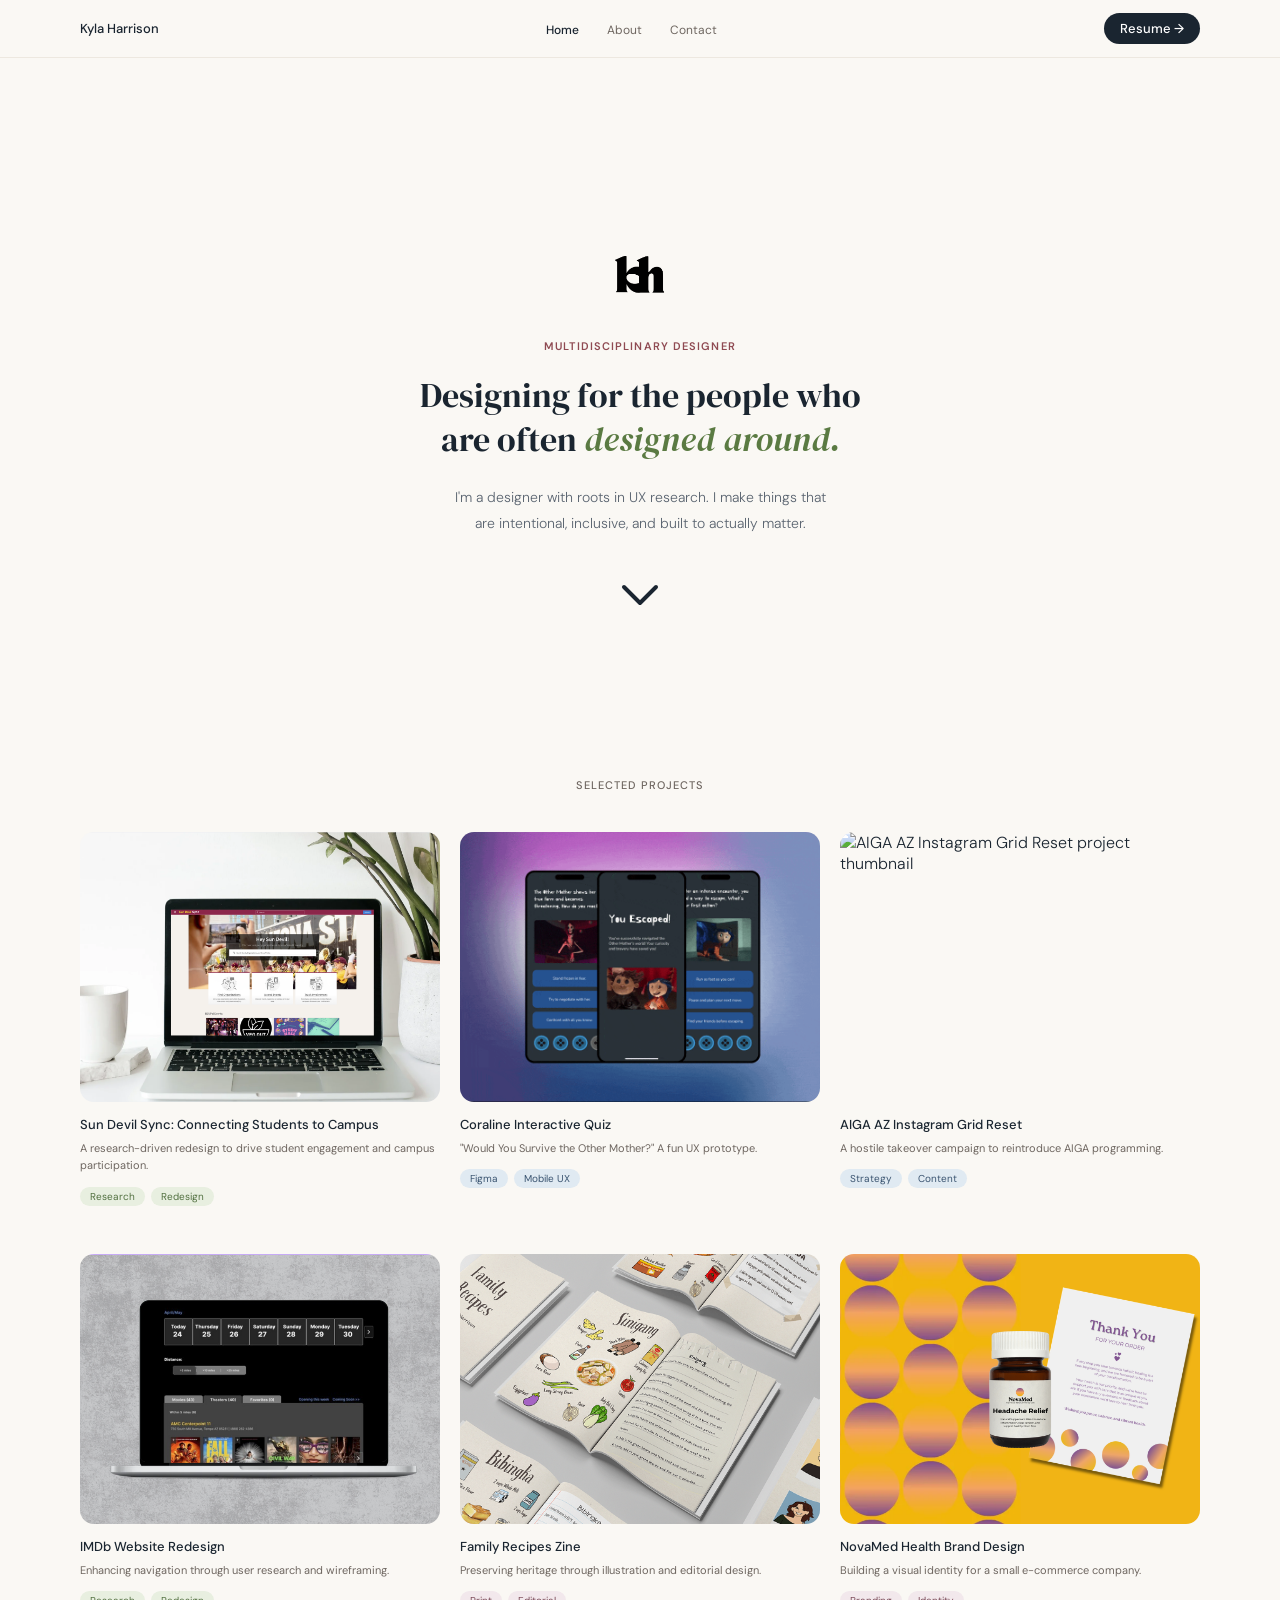
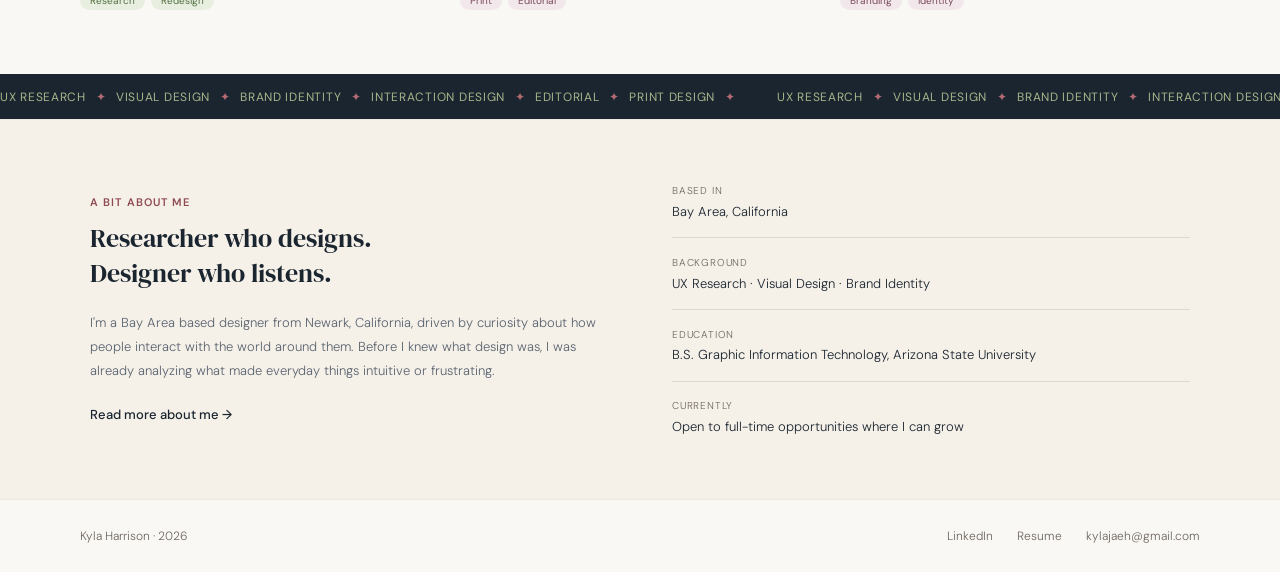
==== commit 0b1dd4bc: "Add last 3 thumbnails" ====
--- a/index.html
+++ b/index.html
@@ -83,7 +83,7 @@
       </a>
 
       <a class="project-card reveal" href="imdb-redesign.html">
-        <div class="project-thumb" style="background-color:#e8efe0;" role="img" aria-label="IMDb Website Redesign project thumbnail"></div>
+        <img class="project-thumb" src="assets/thumbnails/thumb-imdb.png" alt="IMDb Website Redesign project thumbnail" style="width: 100%; height: auto; object-fit: cover; display: block;">
         <h3 class="project-title">IMDb Website Redesign</h3>
         <p class="project-desc">Enhancing navigation through user research and wireframing.</p>
         <div class="tags">
@@ -93,7 +93,7 @@
       </a>
 
       <a class="project-card reveal" href="family-recipes-zine.html">
-        <div class="project-thumb" style="background-color:#f2e8ec;" role="img" aria-label="Family Recipes Zine project thumbnail"></div>
+        <img class="project-thumb" src="assets/thumbnails/thumb-zine.png" alt="Family Recipes Zine project thumbnail" style="width: 100%; height: auto; object-fit: cover; display: block;">
         <h3 class="project-title">Family Recipes Zine</h3>
         <p class="project-desc">Preserving heritage through illustration and editorial design.</p>
         <div class="tags">
@@ -103,7 +103,7 @@
       </a>
 
       <a class="project-card reveal" href="novamed-brand.html">
-        <div class="project-thumb" style="background-color:#f2e8ec;" role="img" aria-label="NovaMed Health Brand Design project thumbnail"></div>
+        <img class="project-thumb" src="assets/thumbnails/thumb-novamed.png" alt="NovaMed Health Brand Design project thumbnail" style="width: 100%; height: auto; object-fit: cover; display: block;">
         <h3 class="project-title">NovaMed Health Brand Design</h3>
         <p class="project-desc">Building a visual identity for a small e-commerce company.</p>
         <div class="tags">
